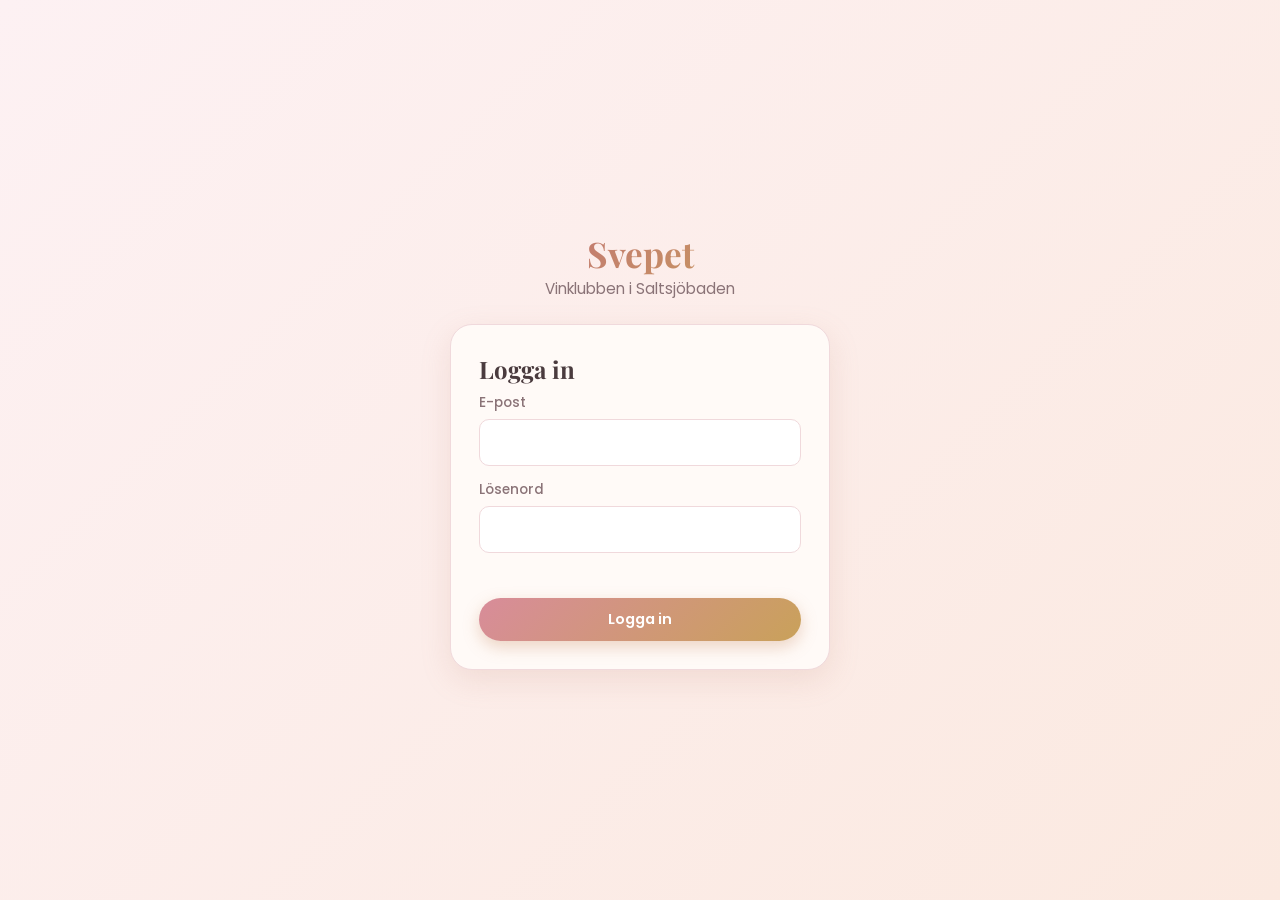
==== index.html @ 5723074a "Grund: inloggning, kvällar och viner kopplat till Supabase Co-Authored-By: Claude Sonnet 5 <noreply@" ====
<!doctype html>
<html lang="sv">
<head>
  <meta charset="UTF-8" />
  <meta name="viewport" content="width=device-width, initial-scale=1.0" />
  <title>Svepet – Logga in</title>
  <link rel="stylesheet" href="css/style.css" />
</head>
<body>
  <div class="center-page">
    <div style="width: 100%; max-width: 380px;">
      <div class="brand">
        <div class="logo">Svepet</div>
        <div class="tagline">Vinklubben i Saltsjöbaden</div>
      </div>

      <div class="card">
        <h2>Logga in</h2>
        <form id="login-form">
          <label for="email">E-post</label>
          <input type="email" id="email" required autocomplete="username" />

          <label for="password">Lösenord</label>
          <input type="password" id="password" required autocomplete="current-password" />

          <div class="error-text" id="login-error"></div>

          <div style="margin-top: 18px;">
            <button type="submit" class="btn btn-primary" style="width: 100%;">Logga in</button>
          </div>
        </form>
      </div>
    </div>
  </div>

  <script type="module" src="js/login.js"></script>
</body>
</html>
---- css/style.css ----
@import url('https://fonts.googleapis.com/css2?family=Playfair+Display:wght@600;700&family=Poppins:wght@400;500;600&display=swap');

:root {
  --color-bg-start: #fdf1f3;
  --color-bg-end: #fbe9e0;
  --color-card: #fffaf7;
  --color-primary: #d88c9a;
  --color-primary-dark: #c06b7a;
  --color-gold: #c9a15a;
  --color-gold-light: #f1e0bd;
  --color-text: #4a3b3e;
  --color-text-soft: #8a7377;
  --color-border: #f0d9dc;
  --shadow-soft: 0 10px 30px rgba(196, 140, 120, 0.18);
  --radius-lg: 22px;
  --radius-md: 14px;
  --radius-sm: 10px;
  --font-heading: 'Playfair Display', serif;
  --font-body: 'Poppins', sans-serif;
}

* {
  box-sizing: border-box;
}

body {
  margin: 0;
  min-height: 100vh;
  font-family: var(--font-body);
  color: var(--color-text);
  background: linear-gradient(135deg, var(--color-bg-start), var(--color-bg-end));
}

h1, h2, h3 {
  font-family: var(--font-heading);
  margin: 0 0 8px;
}

a {
  color: var(--color-primary-dark);
}

.page {
  max-width: 720px;
  margin: 0 auto;
  padding: 32px 20px 80px;
}

.center-page {
  min-height: 100vh;
  display: flex;
  align-items: center;
  justify-content: center;
  padding: 20px;
}

.brand {
  text-align: center;
  margin-bottom: 24px;
}

.brand .logo {
  font-family: var(--font-heading);
  font-size: 2.2rem;
  font-weight: 700;
  background: linear-gradient(135deg, var(--color-primary-dark), var(--color-gold));
  -webkit-background-clip: text;
  background-clip: text;
  color: transparent;
}

.brand .tagline {
  color: var(--color-text-soft);
  font-size: 0.95rem;
}

.card {
  background: var(--color-card);
  border: 1px solid var(--color-border);
  border-radius: var(--radius-lg);
  box-shadow: var(--shadow-soft);
  padding: 28px;
}

.card + .card {
  margin-top: 20px;
}

.topbar {
  display: flex;
  justify-content: space-between;
  align-items: center;
  margin-bottom: 24px;
}

.topbar .logo {
  font-family: var(--font-heading);
  font-size: 1.5rem;
  font-weight: 700;
  color: var(--color-primary-dark);
  text-decoration: none;
}

.btn {
  display: inline-flex;
  align-items: center;
  justify-content: center;
  gap: 6px;
  border: none;
  border-radius: 999px;
  padding: 11px 22px;
  font-family: var(--font-body);
  font-weight: 600;
  font-size: 0.9rem;
  cursor: pointer;
  transition: transform 0.15s ease, box-shadow 0.15s ease;
}

.btn-primary {
  background: linear-gradient(135deg, var(--color-primary), var(--color-gold));
  color: #fff;
  box-shadow: 0 6px 16px rgba(200, 140, 100, 0.35);
}

.btn-primary:hover {
  transform: translateY(-1px);
  box-shadow: 0 8px 20px rgba(200, 140, 100, 0.45);
}

.btn-ghost {
  background: transparent;
  color: var(--color-primary-dark);
  border: 1px solid var(--color-border);
}

.btn-ghost:hover {
  background: var(--color-gold-light);
}

label {
  display: block;
  font-size: 0.85rem;
  font-weight: 500;
  color: var(--color-text-soft);
  margin: 14px 0 6px;
}

label:first-child {
  margin-top: 0;
}

input, select, textarea {
  width: 100%;
  padding: 11px 14px;
  border: 1px solid var(--color-border);
  border-radius: var(--radius-sm);
  background: #fff;
  font-family: var(--font-body);
  font-size: 0.95rem;
  color: var(--color-text);
}

input:focus, select:focus, textarea:focus {
  outline: none;
  border-color: var(--color-primary);
  box-shadow: 0 0 0 3px rgba(216, 140, 154, 0.15);
}

textarea {
  resize: vertical;
  min-height: 70px;
}

.field-row {
  display: grid;
  grid-template-columns: 1fr 1fr;
  gap: 0 14px;
}

.error-text {
  color: #b3455a;
  font-size: 0.85rem;
  margin-top: 10px;
  min-height: 1.2em;
}

.section-title {
  display: flex;
  justify-content: space-between;
  align-items: center;
  margin: 32px 0 14px;
}

.list {
  display: flex;
  flex-direction: column;
  gap: 16px;
}

.item-card {
  background: var(--color-card);
  border: 1px solid var(--color-border);
  border-radius: var(--radius-md);
  box-shadow: var(--shadow-soft);
  padding: 18px 20px;
  text-decoration: none;
  color: inherit;
  display: block;
}

.item-card:hover {
  border-color: var(--color-primary);
}

.item-card .meta {
  color: var(--color-text-soft);
  font-size: 0.85rem;
  margin-top: 4px;
}

.pill {
  display: inline-block;
  background: var(--color-gold-light);
  color: var(--color-text);
  border-radius: 999px;
  padding: 3px 12px;
  font-size: 0.72rem;
  font-weight: 600;
  letter-spacing: 0.02em;
}

.wine-card .wine-head {
  display: flex;
  justify-content: space-between;
  align-items: flex-start;
  gap: 12px;
}

.wine-card .wine-image {
  display: block;
  width: 100%;
  height: 220px;
  object-fit: contain;
  background: #ffffff;
  padding: 16px;
  border-radius: var(--radius-sm);
  border: 1px solid var(--color-border);
  margin: 12px 0;
}

.wine-card .wine-facts {
  display: flex;
  flex-wrap: wrap;
  gap: 6px 16px;
  margin: 10px 0;
  font-size: 0.85rem;
  color: var(--color-text-soft);
}

.wine-card .wine-desc {
  font-size: 0.9rem;
  line-height: 1.5;
}

.wine-card .wine-footer {
  margin-top: 10px;
  font-size: 0.8rem;
  color: var(--color-text-soft);
}

.empty-state {
  text-align: center;
  color: var(--color-text-soft);
  padding: 30px 10px;
}

.toggle-form-wrap {
  margin-bottom: 20px;
}
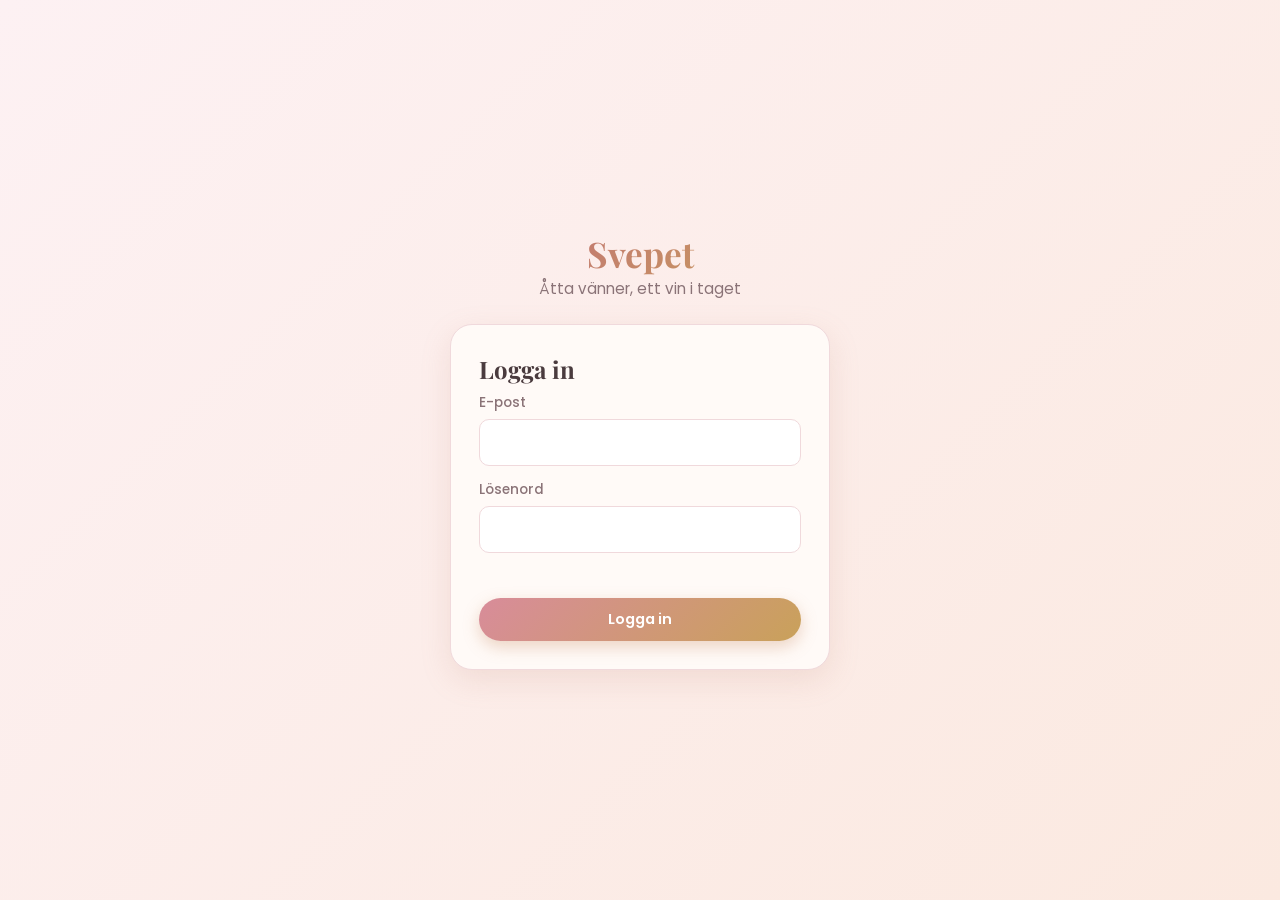
==== commit 1ecb85f8: "Justera tagline på inloggningssidan Co-Authored-By: Claude Sonnet 5 <noreply@anthropic.com>" ====
--- a/index.html
+++ b/index.html
@@ -11,7 +11,7 @@
     <div style="width: 100%; max-width: 380px;">
       <div class="brand">
         <div class="logo">Svepet</div>
-        <div class="tagline">Vinklubben i Saltsjöbaden</div>
+        <div class="tagline">Åtta vänner, ett vin i taget</div>
       </div>
 
       <div class="card">
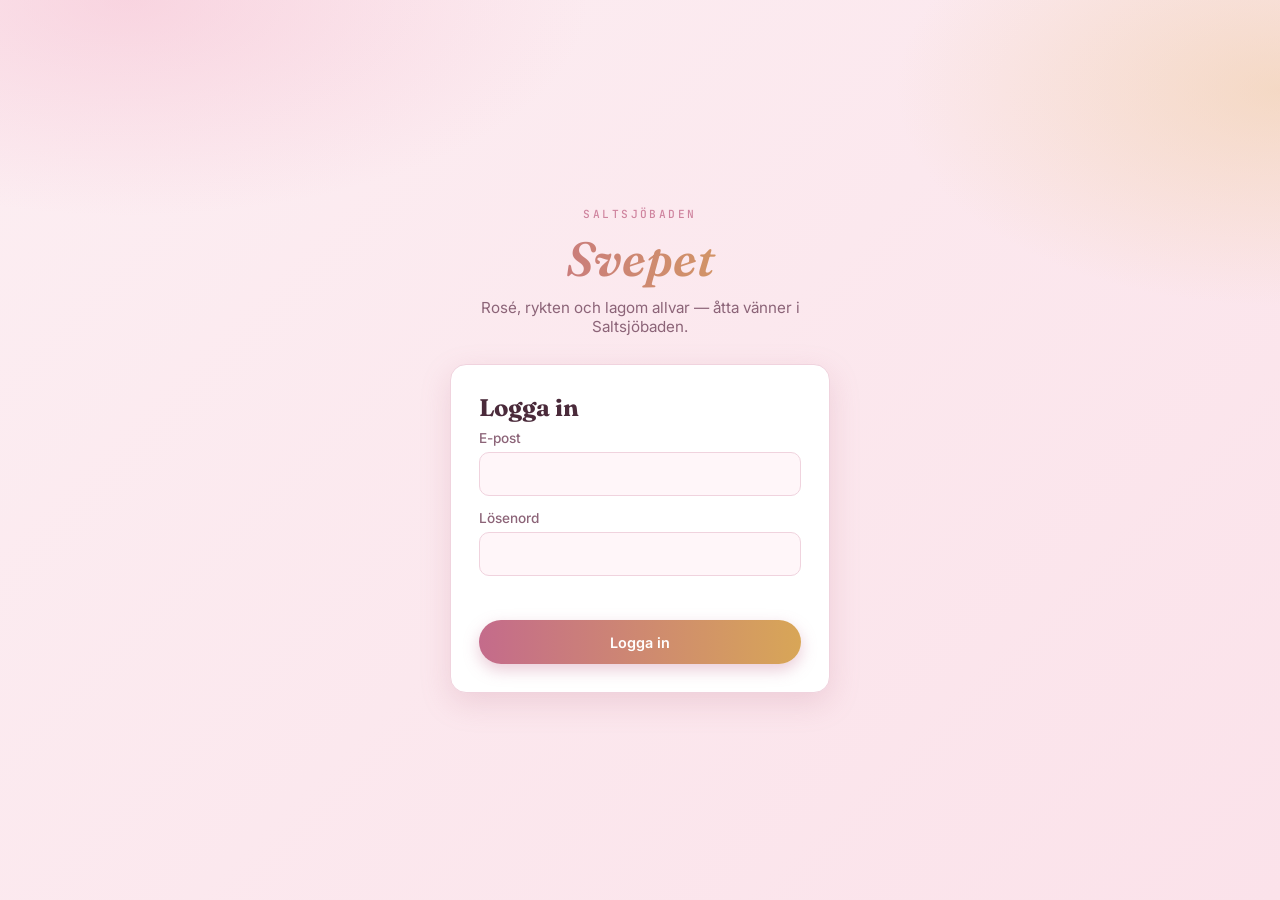
==== commit 49c056c4: "Lägg till gemensam masthead (eyebrow + klubbnamn + tagline) på alla sidor Ersätter den gamla .brand-" ====
--- a/index.html
+++ b/index.html
@@ -9,9 +9,10 @@
 <body>
   <div class="center-page">
     <div style="width: 100%; max-width: 380px;">
-      <div class="brand">
-        <div class="logo">Svepet</div>
-        <div class="tagline">Åtta vänner, ett vin i taget</div>
+      <div class="masthead">
+        <div class="eyebrow">Saltsjöbaden</div>
+        <h1 class="club-name">Svepet</h1>
+        <p class="tagline">Rosé, rykten och lagom allvar — åtta vänner i Saltsjöbaden.</p>
       </div>
 
       <div class="card">
--- a/css/style.css
+++ b/css/style.css
@@ -1,22 +1,35 @@
-@import url('https://fonts.googleapis.com/css2?family=Playfair+Display:wght@600;700&family=Poppins:wght@400;500;600&display=swap');
+@import url('https://fonts.googleapis.com/css2?family=Fraunces:ital,wght@0,600;0,700;1,600&family=Inter:wght@400;500;600;700&family=JetBrains+Mono:wght@400;500;600&display=swap');
 
 :root {
-  --color-bg-start: #fdf1f3;
-  --color-bg-end: #fbe9e0;
-  --color-card: #fffaf7;
-  --color-primary: #d88c9a;
-  --color-primary-dark: #c06b7a;
-  --color-gold: #c9a15a;
-  --color-gold-light: #f1e0bd;
-  --color-text: #4a3b3e;
-  --color-text-soft: #8a7377;
-  --color-border: #f0d9dc;
-  --shadow-soft: 0 10px 30px rgba(196, 140, 120, 0.18);
-  --radius-lg: 22px;
+  --color-bg-start: #fceef2;
+  --color-bg-end: #fbe2ea;
+  --color-card: #ffffff;
+  --color-card-soft: #fff6f9;
+  --color-primary: #f2a6c0;
+  --color-primary-dark: #c46b8b;
+  --color-gold: #d8a657;
+  --color-gold-light: #eac488;
+  --color-text: #4a2a3a;
+  --color-text-soft: #8c6478;
+  --color-border: #f0d3de;
+  --shadow-color: rgba(190, 120, 140, 0.22);
+  --shadow-soft: 0 10px 30px var(--shadow-color);
+  --radius-lg: 16px;
   --radius-md: 14px;
   --radius-sm: 10px;
-  --font-heading: 'Playfair Display', serif;
-  --font-body: 'Poppins', sans-serif;
+  --font-heading: 'Fraunces', serif;
+  --font-body: 'Inter', sans-serif;
+  --font-mono: 'JetBrains Mono', monospace;
+
+  /* Kategori-färger — matchar vinets faktiska färg, används av pillen på vinkorten */
+  --kat-guld-bg: #e8c97a;
+  --kat-vitt-ljust-bg: #e3e0a8;
+  --kat-vitt-fylligt-bg: #e3c27e;
+  --kat-rose-bg: #f0a8bc;
+  --kat-rott-ljust-bg: #d98ca0;
+  --kat-rott-fylligt-bg: #b15c74;
+  --kat-amber-bg: #d9a85c;
+  --kat-amber-morkt-bg: #a97850;
 }
 
 * {
@@ -28,7 +41,10 @@
   min-height: 100vh;
   font-family: var(--font-body);
   color: var(--color-text);
-  background: linear-gradient(135deg, var(--color-bg-start), var(--color-bg-end));
+  background:
+    radial-gradient(ellipse 60% 40% at 10% 0%, rgba(242, 166, 192, 0.35) 0%, transparent 60%),
+    radial-gradient(ellipse 50% 40% at 100% 10%, rgba(234, 196, 136, 0.4) 0%, transparent 60%),
+    linear-gradient(135deg, var(--color-bg-start), var(--color-bg-end));
 }
 
 h1, h2, h3 {
@@ -43,7 +59,7 @@
 .page {
   max-width: 720px;
   margin: 0 auto;
-  padding: 32px 20px 80px;
+  padding: 40px 20px 80px;
 }
 
 .center-page {
@@ -54,24 +70,39 @@
   padding: 20px;
 }
 
-.brand {
+.masthead {
   text-align: center;
-  margin-bottom: 24px;
-}
-
-.brand .logo {
+  margin-bottom: 28px;
+}
+
+.masthead .eyebrow {
+  font-family: var(--font-mono);
+  font-size: 0.7rem;
+  font-weight: 500;
+  letter-spacing: 0.22em;
+  text-transform: uppercase;
+  color: var(--color-primary-dark);
+  opacity: 0.8;
+  margin-bottom: 8px;
+}
+
+.masthead .club-name {
   font-family: var(--font-heading);
-  font-size: 2.2rem;
-  font-weight: 700;
-  background: linear-gradient(135deg, var(--color-primary-dark), var(--color-gold));
+  font-size: clamp(2.1rem, 7vw, 3rem);
+  font-weight: 600;
+  font-style: italic;
+  background: linear-gradient(90deg, var(--color-primary-dark), var(--color-gold));
   -webkit-background-clip: text;
   background-clip: text;
   color: transparent;
-}
-
-.brand .tagline {
+  margin: 0;
+}
+
+.masthead .tagline {
   color: var(--color-text-soft);
   font-size: 0.95rem;
+  max-width: 420px;
+  margin: 10px auto 0;
 }
 
 .card {
@@ -95,9 +126,13 @@
 
 .topbar .logo {
   font-family: var(--font-heading);
-  font-size: 1.5rem;
-  font-weight: 700;
-  color: var(--color-primary-dark);
+  font-size: 1.6rem;
+  font-weight: 600;
+  font-style: italic;
+  background: linear-gradient(90deg, var(--color-primary-dark), var(--color-gold));
+  -webkit-background-clip: text;
+  background-clip: text;
+  color: transparent;
   text-decoration: none;
 }
 
@@ -106,6 +141,7 @@
   align-items: center;
   justify-content: center;
   gap: 6px;
+  min-height: 44px;
   border: none;
   border-radius: 999px;
   padding: 11px 22px;
@@ -113,13 +149,27 @@
   font-weight: 600;
   font-size: 0.9rem;
   cursor: pointer;
+  box-shadow: 0 4px 10px var(--shadow-color);
   transition: transform 0.15s ease, box-shadow 0.15s ease;
 }
 
+.topbar-actions {
+  display: flex;
+  gap: 10px;
+}
+
+.back-link {
+  display: inline-block;
+  padding: 12px 4px;
+  font-size: 0.85rem;
+  color: var(--color-text-soft);
+  text-decoration: none;
+}
+
 .btn-primary {
-  background: linear-gradient(135deg, var(--color-primary), var(--color-gold));
+  background: linear-gradient(90deg, var(--color-primary-dark), var(--color-gold));
   color: #fff;
-  box-shadow: 0 6px 16px rgba(200, 140, 100, 0.35);
+  box-shadow: 0 6px 16px rgba(196, 107, 139, 0.35);
 }
 
 .btn-primary:hover {
@@ -151,10 +201,11 @@
 
 input, select, textarea {
   width: 100%;
+  min-height: 44px;
   padding: 11px 14px;
   border: 1px solid var(--color-border);
   border-radius: var(--radius-sm);
-  background: #fff;
+  background: var(--color-card-soft);
   font-family: var(--font-body);
   font-size: 0.95rem;
   color: var(--color-text);
@@ -162,8 +213,8 @@
 
 input:focus, select:focus, textarea:focus {
   outline: none;
-  border-color: var(--color-primary);
-  box-shadow: 0 0 0 3px rgba(216, 140, 154, 0.15);
+  border-color: var(--color-primary-dark);
+  box-shadow: 0 0 0 3px rgba(196, 107, 139, 0.15);
 }
 
 textarea {
@@ -188,13 +239,13 @@
   display: flex;
   justify-content: space-between;
   align-items: center;
-  margin: 32px 0 14px;
+  margin: 40px 0 16px;
 }
 
 .list {
   display: flex;
   flex-direction: column;
-  gap: 16px;
+  gap: 18px;
 }
 
 .item-card {
@@ -209,12 +260,19 @@
 }
 
 .item-card:hover {
-  border-color: var(--color-primary);
+  border-color: var(--color-primary-dark);
 }
 
 .item-card .meta {
   color: var(--color-text-soft);
   font-size: 0.85rem;
+  margin-top: 4px;
+}
+
+#kvall-datum {
+  font-family: var(--font-mono);
+  font-size: 0.8rem;
+  color: var(--color-primary-dark);
   margin-top: 4px;
 }
 
@@ -227,6 +285,50 @@
   font-size: 0.72rem;
   font-weight: 600;
   letter-spacing: 0.02em;
+  box-shadow: 0 3px 8px var(--shadow-color);
+}
+
+.pill-onimage {
+  position: absolute;
+  top: 12px;
+  left: 12px;
+  display: inline-flex;
+  align-items: center;
+  gap: 6px;
+  background: #ffffff;
+  color: var(--color-text);
+  box-shadow: 0 3px 8px rgba(0, 0, 0, 0.14);
+}
+
+.pill-dot {
+  width: 8px;
+  height: 8px;
+  border-radius: 50%;
+  flex-shrink: 0;
+}
+
+.pill-guld { background: var(--kat-guld-bg); color: var(--color-text); }
+.pill-vitt-ljust { background: var(--kat-vitt-ljust-bg); color: var(--color-text); }
+.pill-vitt-fylligt { background: var(--kat-vitt-fylligt-bg); color: var(--color-text); }
+.pill-rose { background: var(--kat-rose-bg); color: var(--color-text); }
+.pill-rott-ljust { background: var(--kat-rott-ljust-bg); color: var(--color-text); }
+.pill-rott-fylligt { background: var(--kat-rott-fylligt-bg); color: #fff; }
+.pill-amber { background: var(--kat-amber-bg); color: var(--color-text); }
+.pill-amber-morkt { background: var(--kat-amber-morkt-bg); color: #fff; }
+
+.wine-card {
+  padding: 0;
+  overflow: hidden;
+}
+
+.wine-body {
+  padding: 20px;
+}
+
+.wine-media {
+  position: relative;
+  background: var(--color-card-soft);
+  padding: 20px;
 }
 
 .wine-card .wine-head {
@@ -236,16 +338,27 @@
   gap: 12px;
 }
 
+.wine-head-right {
+  display: flex;
+  flex-direction: column;
+  align-items: flex-end;
+  gap: 6px;
+  flex-shrink: 0;
+}
+
+.rating-summary {
+  font-family: var(--font-mono);
+  font-size: 0.78rem;
+  font-weight: 600;
+  color: var(--color-primary-dark);
+  white-space: nowrap;
+}
+
 .wine-card .wine-image {
   display: block;
   width: 100%;
-  height: 220px;
+  height: 200px;
   object-fit: contain;
-  background: #ffffff;
-  padding: 16px;
-  border-radius: var(--radius-sm);
-  border: 1px solid var(--color-border);
-  margin: 12px 0;
 }
 
 .wine-card .wine-facts {
@@ -253,7 +366,8 @@
   flex-wrap: wrap;
   gap: 6px 16px;
   margin: 10px 0;
-  font-size: 0.85rem;
+  font-family: var(--font-mono);
+  font-size: 0.78rem;
   color: var(--color-text-soft);
 }
 
@@ -268,6 +382,138 @@
   color: var(--color-text-soft);
 }
 
+.tasting-step {
+  display: flex;
+  align-items: flex-start;
+  gap: 12px;
+  margin: 30px 0 14px;
+}
+
+.tasting-step:first-of-type {
+  margin-top: 0;
+}
+
+.tasting-step .step-number {
+  flex-shrink: 0;
+  width: 32px;
+  height: 32px;
+  border-radius: 50%;
+  background: linear-gradient(135deg, var(--color-primary-dark), var(--color-gold));
+  color: #fff;
+  display: flex;
+  align-items: center;
+  justify-content: center;
+  font-family: var(--font-mono);
+  font-weight: 600;
+  font-size: 0.85rem;
+}
+
+.tasting-step .step-text h3 {
+  font-size: 1.05rem;
+}
+
+.tasting-step .step-text p {
+  margin: 4px 0 0;
+  font-size: 0.85rem;
+  color: var(--color-text-soft);
+}
+
+.betyg-sektion {
+  margin-top: 18px;
+  padding-top: 16px;
+  border-top: 1px solid var(--color-border);
+}
+
+.betyg-sektion h4 {
+  font-family: var(--font-body);
+  font-size: 0.78rem;
+  font-weight: 600;
+  text-transform: uppercase;
+  letter-spacing: 0.04em;
+  color: var(--color-text-soft);
+  margin: 0 0 8px;
+}
+
+.betyg-sektion h4:not(:first-child) {
+  margin-top: 16px;
+}
+
+.betyg-slider-row {
+  display: flex;
+  align-items: center;
+  gap: 14px;
+}
+
+.betyg-slider-row input[type='range'] {
+  flex: 1;
+  accent-color: var(--color-primary-dark);
+  padding: 0;
+}
+
+.betyg-slider-value {
+  font-family: var(--font-mono);
+  font-weight: 600;
+  font-size: 0.9rem;
+  min-width: 56px;
+  text-align: right;
+  color: var(--color-primary-dark);
+}
+
+.betyg-form textarea {
+  margin-top: 12px;
+}
+
+.betyg-form button {
+  margin-top: 12px;
+}
+
+.chart-card h3 {
+  margin-bottom: 14px;
+  font-size: 1.05rem;
+}
+
+.bar-chart {
+  display: flex;
+  flex-direction: column;
+  gap: 12px;
+}
+
+.bar-row {
+  display: grid;
+  grid-template-columns: 130px 1fr 40px;
+  align-items: center;
+  gap: 10px;
+}
+
+.bar-label {
+  font-size: 0.85rem;
+  color: var(--color-text);
+  overflow: hidden;
+  text-overflow: ellipsis;
+  white-space: nowrap;
+}
+
+.bar-track {
+  height: 14px;
+  background: var(--color-border);
+  border-radius: 4px;
+  overflow: hidden;
+}
+
+.bar-fill {
+  height: 100%;
+  background: linear-gradient(90deg, var(--color-primary-dark), var(--color-gold));
+  border-radius: 0 4px 4px 0;
+}
+
+.bar-value {
+  font-family: var(--font-mono);
+  font-size: 0.8rem;
+  font-weight: 600;
+  color: var(--color-primary-dark);
+  text-align: right;
+}
+
 .empty-state {
   text-align: center;
   color: var(--color-text-soft);
@@ -277,3 +523,37 @@
 .toggle-form-wrap {
   margin-bottom: 20px;
 }
+
+@media (max-width: 600px) {
+  .page {
+    padding: 20px 16px 60px;
+  }
+
+  .card {
+    padding: 20px;
+  }
+
+  .field-row {
+    grid-template-columns: 1fr;
+    gap: 14px 0;
+  }
+
+  .topbar {
+    flex-wrap: wrap;
+    row-gap: 10px;
+  }
+
+  .topbar-actions {
+    width: 100%;
+    justify-content: flex-end;
+  }
+
+  .bar-row {
+    grid-template-columns: 1fr 40px;
+  }
+
+  .bar-row .bar-label {
+    grid-column: 1 / -1;
+    white-space: normal;
+  }
+}
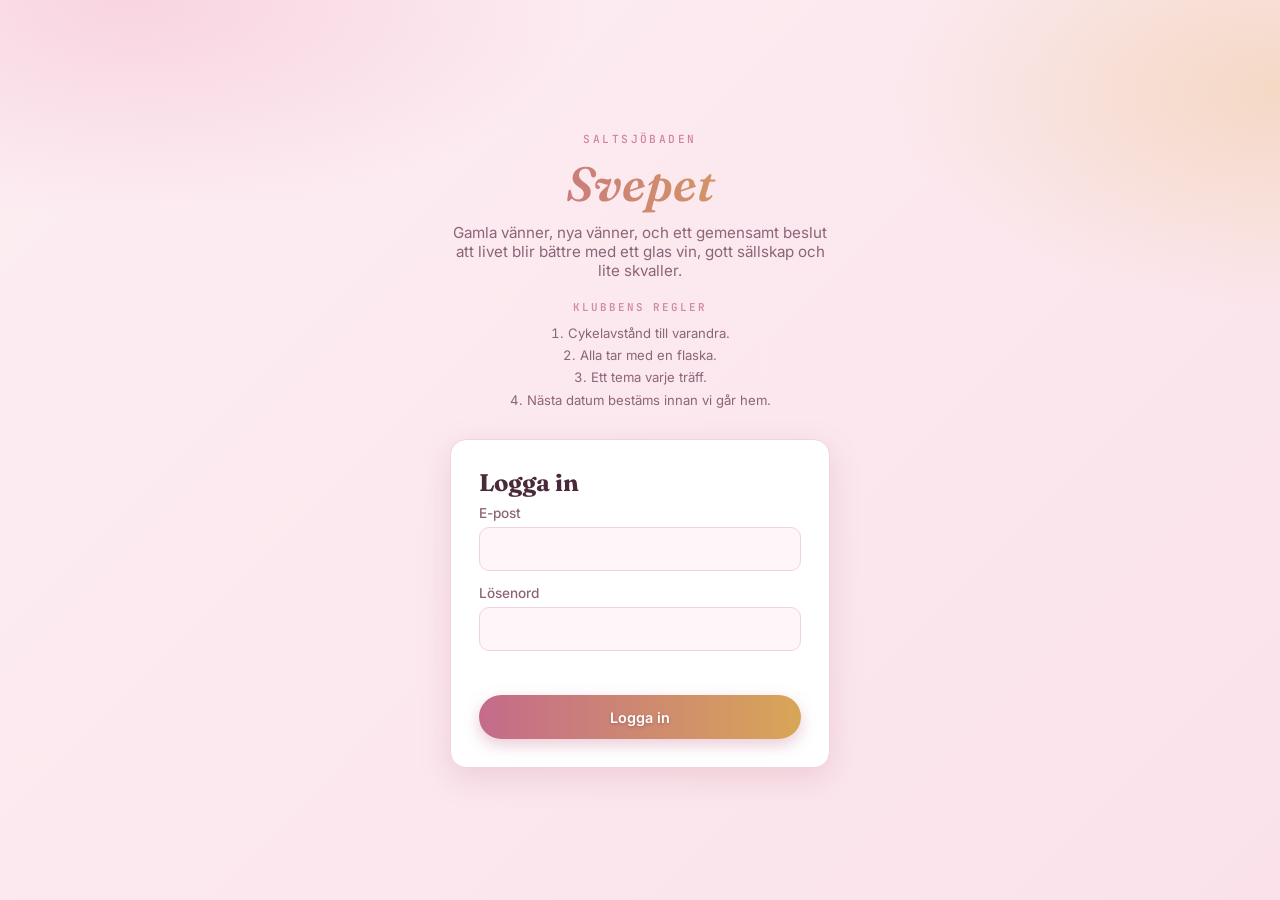
==== commit 09aad64b: "Ny tagline + kompakt regellista i mastheaden, bara på login-sidan Co-Authored-By: Claude Sonnet 5 <n" ====
--- a/index.html
+++ b/index.html
@@ -12,7 +12,17 @@
       <div class="masthead">
         <div class="eyebrow">Saltsjöbaden</div>
         <h1 class="club-name">Svepet</h1>
-        <p class="tagline">Rosé, rykten och lagom allvar — åtta vänner i Saltsjöbaden.</p>
+        <p class="tagline">Gamla vänner, nya vänner, och ett gemensamt beslut att livet blir bättre med ett glas vin, gott sällskap och lite skvaller.</p>
+
+        <div class="masthead-rules">
+          <div class="masthead-rules-title">Klubbens regler</div>
+          <ol>
+            <li>Cykelavstånd till varandra.</li>
+            <li>Alla tar med en flaska.</li>
+            <li>Ett tema varje träff.</li>
+            <li>Nästa datum bestäms innan vi går hem.</li>
+          </ol>
+        </div>
       </div>
 
       <div class="card">
--- a/css/style.css
+++ b/css/style.css
@@ -9,6 +9,8 @@
   --color-primary-dark: #c46b8b;
   --color-gold: #d8a657;
   --color-gold-light: #eac488;
+  --color-primary-pale: #f6cfdd;
+  --color-gold-pale: #f0dba8;
   --color-text: #4a2a3a;
   --color-text-soft: #8c6478;
   --color-border: #f0d3de;
@@ -105,6 +107,35 @@
   margin: 10px auto 0;
 }
 
+.masthead-rules {
+  margin-top: 20px;
+}
+
+.masthead-rules-title {
+  font-family: var(--font-mono);
+  font-size: 0.68rem;
+  font-weight: 600;
+  letter-spacing: 0.18em;
+  text-transform: uppercase;
+  color: var(--color-primary-dark);
+  opacity: 0.75;
+  margin-bottom: 8px;
+}
+
+.masthead-rules ol {
+  list-style-position: inside;
+  max-width: 300px;
+  margin: 0 auto;
+  padding: 0;
+  color: var(--color-text-soft);
+  font-size: 0.82rem;
+  line-height: 1.7;
+}
+
+.masthead-rules ol li {
+  text-align: center;
+}
+
 .card {
   background: var(--color-card);
   border: 1px solid var(--color-border);
@@ -119,21 +150,9 @@
 
 .topbar {
   display: flex;
-  justify-content: space-between;
+  justify-content: flex-end;
   align-items: center;
   margin-bottom: 24px;
-}
-
-.topbar .logo {
-  font-family: var(--font-heading);
-  font-size: 1.6rem;
-  font-weight: 600;
-  font-style: italic;
-  background: linear-gradient(90deg, var(--color-primary-dark), var(--color-gold));
-  -webkit-background-clip: text;
-  background-clip: text;
-  color: transparent;
-  text-decoration: none;
 }
 
 .btn {
@@ -169,6 +188,7 @@
 .btn-primary {
   background: linear-gradient(90deg, var(--color-primary-dark), var(--color-gold));
   color: #fff;
+  text-shadow: 0 1px 3px rgba(74, 42, 58, 0.35);
   box-shadow: 0 6px 16px rgba(196, 107, 139, 0.35);
 }
 
@@ -178,13 +198,13 @@
 }
 
 .btn-ghost {
-  background: transparent;
-  color: var(--color-primary-dark);
-  border: 1px solid var(--color-border);
+  background: linear-gradient(90deg, var(--color-primary-pale), var(--color-gold-pale));
+  color: var(--color-text);
+  border: none;
 }
 
 .btn-ghost:hover {
-  background: var(--color-gold-light);
+  background: linear-gradient(90deg, var(--color-primary), var(--color-gold-light));
 }
 
 label {
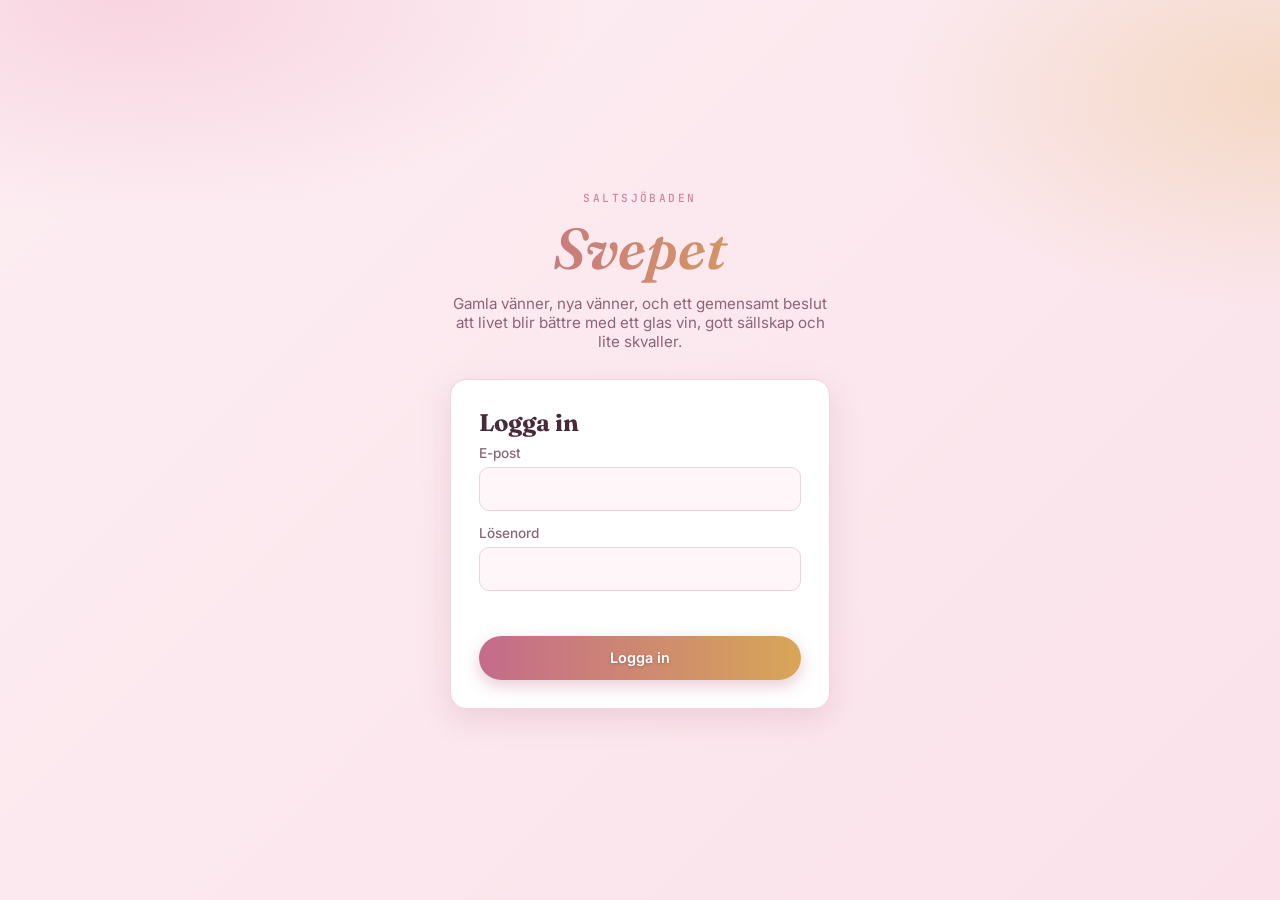
==== commit 6171ea52: "Flytta klubbens regler från login-sidan till kvällslistan Co-Authored-By: Claude Sonnet 5 <noreply@a" ====
--- a/index.html
+++ b/index.html
@@ -13,16 +13,6 @@
         <div class="eyebrow">Saltsjöbaden</div>
         <h1 class="club-name">Svepet</h1>
         <p class="tagline">Gamla vänner, nya vänner, och ett gemensamt beslut att livet blir bättre med ett glas vin, gott sällskap och lite skvaller.</p>
-
-        <div class="masthead-rules">
-          <div class="masthead-rules-title">Klubbens regler</div>
-          <ol>
-            <li>Cykelavstånd till varandra.</li>
-            <li>Alla tar med en flaska.</li>
-            <li>Ett tema varje träff.</li>
-            <li>Nästa datum bestäms innan vi går hem.</li>
-          </ol>
-        </div>
       </div>
 
       <div class="card">
--- a/css/style.css
+++ b/css/style.css
@@ -90,7 +90,7 @@
 
 .masthead .club-name {
   font-family: var(--font-heading);
-  font-size: clamp(2.1rem, 7vw, 3rem);
+  font-size: clamp(2.4rem, 8vw, 3.6rem);
   font-weight: 600;
   font-style: italic;
   background: linear-gradient(90deg, var(--color-primary-dark), var(--color-gold));
@@ -168,6 +168,7 @@
   font-weight: 600;
   font-size: 0.9rem;
   cursor: pointer;
+  text-decoration: none;
   box-shadow: 0 4px 10px var(--shadow-color);
   transition: transform 0.15s ease, box-shadow 0.15s ease;
 }
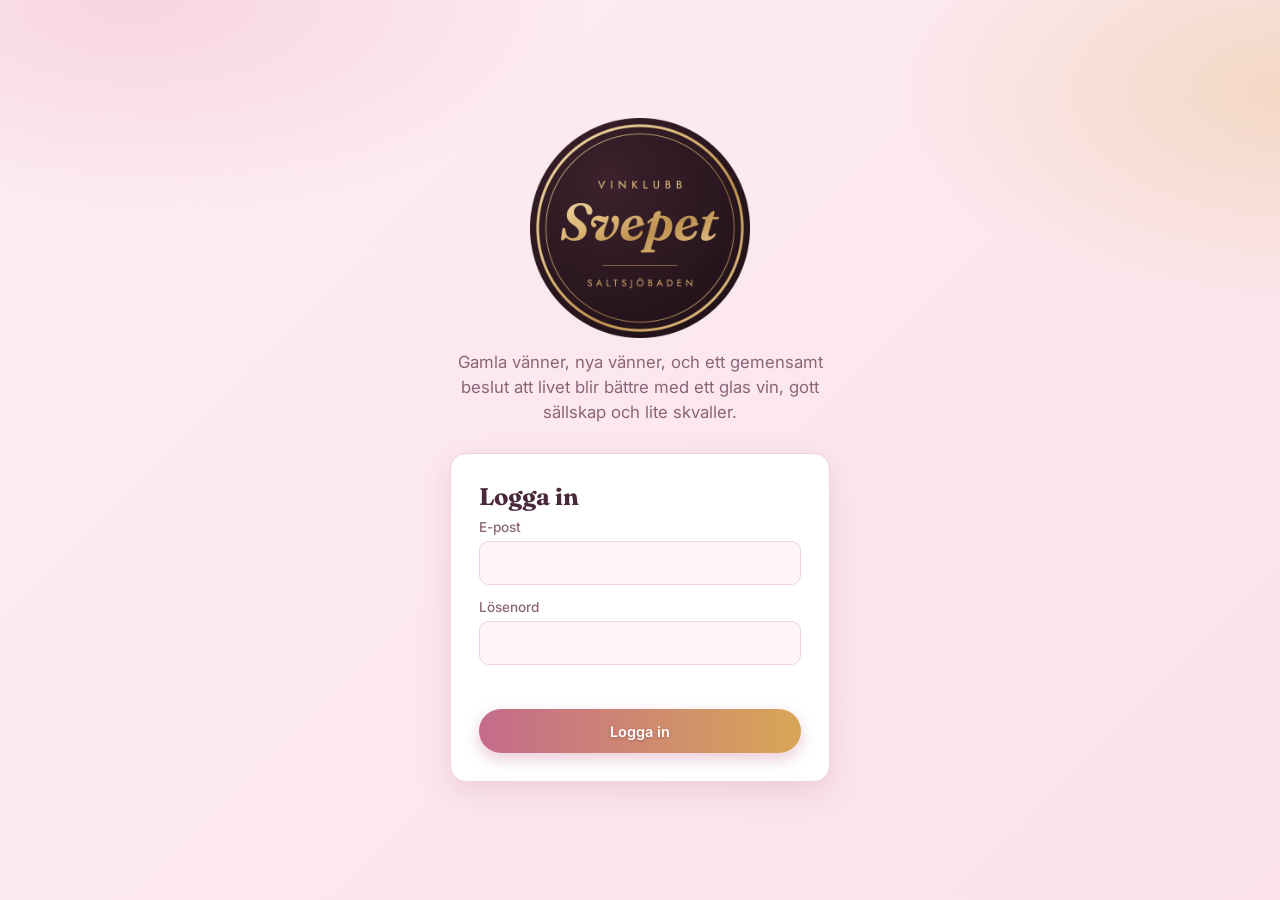
==== commit 28590275: "Ersätt textloggan med riktig bild + favicon, ta bort dubblerad Saltsjöbaden-text Bilderna images/sve" ====
--- a/index.html
+++ b/index.html
@@ -4,14 +4,14 @@
   <meta charset="UTF-8" />
   <meta name="viewport" content="width=device-width, initial-scale=1.0" />
   <title>Svepet – Logga in</title>
+  <link rel="icon" type="image/png" href="images/favicon-32.png" />
   <link rel="stylesheet" href="css/style.css" />
 </head>
 <body>
   <div class="center-page">
     <div style="width: 100%; max-width: 380px;">
       <div class="masthead">
-        <div class="eyebrow">Saltsjöbaden</div>
-        <h1 class="club-name">Svepet</h1>
+        <img class="club-logo" src="images/svepet-1024.png" alt="Svepet" />
         <p class="tagline">Gamla vänner, nya vänner, och ett gemensamt beslut att livet blir bättre med ett glas vin, gott sällskap och lite skvaller.</p>
       </div>
 
--- a/css/style.css
+++ b/css/style.css
@@ -9,6 +9,7 @@
   --color-primary-dark: #c46b8b;
   --color-gold: #d8a657;
   --color-gold-light: #eac488;
+  --color-gold-rich: #b8722a;
   --color-primary-pale: #f6cfdd;
   --color-gold-pale: #f0dba8;
   --color-text: #4a2a3a;
@@ -77,34 +78,20 @@
   margin-bottom: 28px;
 }
 
-.masthead .eyebrow {
-  font-family: var(--font-mono);
-  font-size: 0.7rem;
-  font-weight: 500;
-  letter-spacing: 0.22em;
-  text-transform: uppercase;
-  color: var(--color-primary-dark);
-  opacity: 0.8;
-  margin-bottom: 8px;
-}
-
-.masthead .club-name {
-  font-family: var(--font-heading);
-  font-size: clamp(2.4rem, 8vw, 3.6rem);
-  font-weight: 600;
-  font-style: italic;
-  background: linear-gradient(90deg, var(--color-primary-dark), var(--color-gold));
-  -webkit-background-clip: text;
-  background-clip: text;
-  color: transparent;
-  margin: 0;
+.club-logo {
+  display: block;
+  width: 100%;
+  max-width: 220px;
+  height: auto;
+  margin: 0 auto;
 }
 
 .masthead .tagline {
   color: var(--color-text-soft);
-  font-size: 0.95rem;
-  max-width: 420px;
-  margin: 10px auto 0;
+  font-size: 1.05rem;
+  line-height: 1.5;
+  max-width: 480px;
+  margin: 12px auto 0;
 }
 
 .masthead-rules {
@@ -122,18 +109,15 @@
   margin-bottom: 8px;
 }
 
-.masthead-rules ol {
-  list-style-position: inside;
+.masthead-rules ul {
+  list-style-position: outside;
+  text-align: left;
   max-width: 300px;
   margin: 0 auto;
-  padding: 0;
+  padding-left: 20px;
   color: var(--color-text-soft);
   font-size: 0.82rem;
   line-height: 1.7;
-}
-
-.masthead-rules ol li {
-  text-align: center;
 }
 
 .card {
@@ -178,6 +162,12 @@
   gap: 10px;
 }
 
+.action-row {
+  display: flex;
+  gap: 10px;
+  flex-wrap: wrap;
+}
+
 .back-link {
   display: inline-block;
   padding: 12px 4px;
@@ -206,6 +196,21 @@
 
 .btn-ghost:hover {
   background: linear-gradient(90deg, var(--color-primary), var(--color-gold-light));
+}
+
+.btn-danger {
+  background: transparent;
+  color: #a3455a;
+  border: 1px solid #e3b3bf;
+  box-shadow: none;
+}
+
+.btn-danger:hover {
+  background: #fdeef1;
+}
+
+#kvall-actions:not(:empty) {
+  margin-top: 14px;
 }
 
 label {
@@ -550,6 +555,10 @@
     padding: 20px 16px 60px;
   }
 
+  .club-logo {
+    max-width: 150px;
+  }
+
   .card {
     padding: 20px;
   }
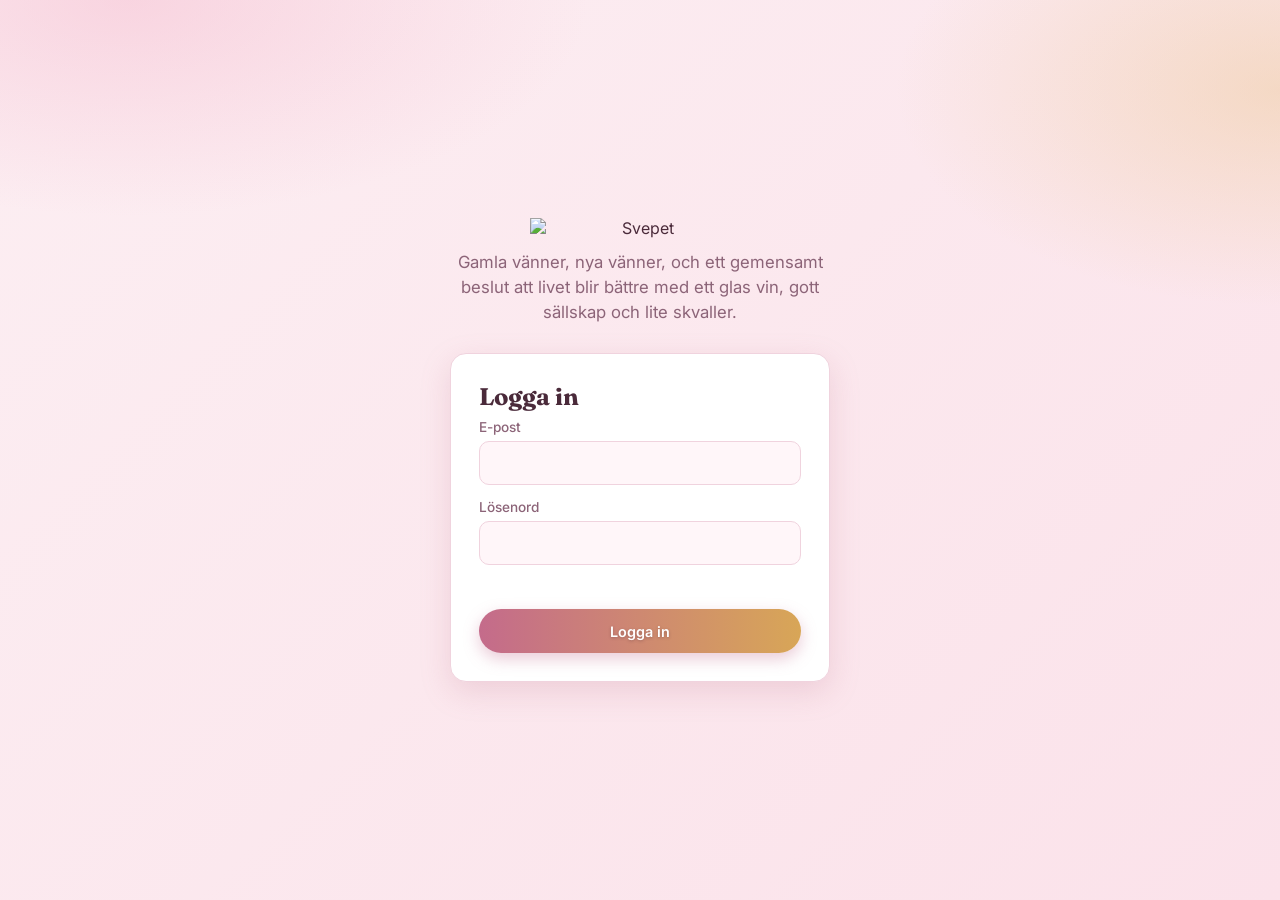
==== commit 4a5d5f68: "Byt loggabild till svepet-utan-platta-1024.png på alla sidor Co-Authored-By: Claude Sonnet 5 <norepl" ====
--- a/index.html
+++ b/index.html
@@ -11,7 +11,7 @@
   <div class="center-page">
     <div style="width: 100%; max-width: 380px;">
       <div class="masthead">
-        <img class="club-logo" src="images/svepet-1024.png" alt="Svepet" />
+        <img class="club-logo" src="images/svepet-utan-platta-1024.png" alt="Svepet" />
         <p class="tagline">Gamla vänner, nya vänner, och ett gemensamt beslut att livet blir bättre med ett glas vin, gott sällskap och lite skvaller.</p>
       </div>
 
--- a/css/style.css
+++ b/css/style.css
@@ -213,6 +213,10 @@
   margin-top: 14px;
 }
 
+/* Formulärregel: label sitter alltid direkt ovanför sitt fält, flush
+   vänsterkant, med samma marginal överallt (14px ovan, 6px under).
+   Skriv aldrig en egen margin/indrag på ett enskilt label — ändra
+   här om avståndet någonsin behöver bli annorlunda. */
 label {
   display: block;
   font-size: 0.85rem;
@@ -248,9 +252,21 @@
   min-height: 70px;
 }
 
+/* Grupperingsregel för formulärfält: korta fält (nummer, kort text,
+   datum) ska alltid radas ihop med .field-row (2 kolumner) eller
+   .field-row-3 (3 kolumner) — aldrig stå ensamma i full bredd.
+   Långa fält (fritext som Beskrivning, länkar som Bildlänk/
+   Systembolagslänk, eller ett fälts huvudidentitet som Namn/Tema)
+   står alltid ensamma, utanför field-row. */
 .field-row {
   display: grid;
   grid-template-columns: 1fr 1fr;
+  gap: 0 14px;
+}
+
+.field-row-3 {
+  display: grid;
+  grid-template-columns: 1fr 1fr 1fr;
   gap: 0 14px;
 }
 
@@ -563,7 +579,8 @@
     padding: 20px;
   }
 
-  .field-row {
+  .field-row,
+  .field-row-3 {
     grid-template-columns: 1fr;
     gap: 14px 0;
   }
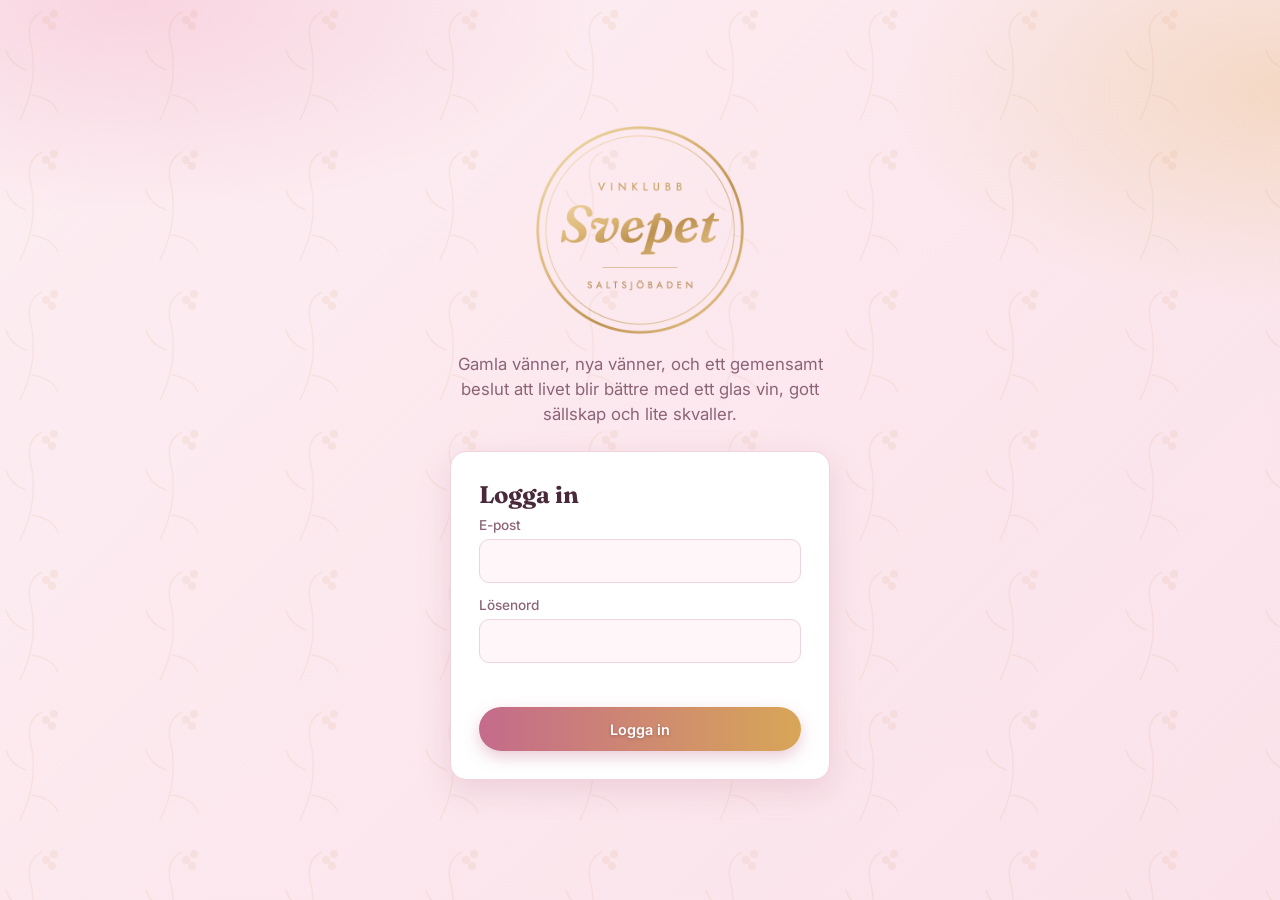
==== commit 4eba510a: "Gör sidan sparbar som app-genväg på hemskärmen - Genererade tre ikonfiler (180/192/512px) från badge" ====
--- a/index.html
+++ b/index.html
@@ -5,6 +5,9 @@
   <meta name="viewport" content="width=device-width, initial-scale=1.0" />
   <title>Svepet – Logga in</title>
   <link rel="icon" type="image/png" href="images/favicon-32.png" />
+  <link rel="apple-touch-icon" href="images/apple-touch-icon-180.png" />
+  <meta name="apple-mobile-web-app-title" content="Svepet" />
+  <link rel="manifest" href="manifest.json" />
   <link rel="stylesheet" href="css/style.css" />
 </head>
 <body>
--- a/css/style.css
+++ b/css/style.css
@@ -25,14 +25,23 @@
   --font-mono: 'JetBrains Mono', monospace;
 
   /* Kategori-färger — matchar vinets faktiska färg, används av pillen på vinkorten */
-  --kat-guld-bg: #e8c97a;
-  --kat-vitt-ljust-bg: #e3e0a8;
-  --kat-vitt-fylligt-bg: #e3c27e;
-  --kat-rose-bg: #f0a8bc;
-  --kat-rott-ljust-bg: #d98ca0;
-  --kat-rott-fylligt-bg: #b15c74;
-  --kat-amber-bg: #d9a85c;
-  --kat-amber-morkt-bg: #a97850;
+  --kat-mousserande-torrt-bg: #eddca3;
+  --kat-mousserande-halvtorrt-bg: #e6c987;
+  --kat-mousserande-smaksatt-bg: #dfb36a;
+  --kat-mousserande-rott-bg: #d99a86;
+  --kat-mousserande-sott-bg: #cf9c52;
+  --kat-vitt-friskt-fruktigt-bg: #e7e2a0;
+  --kat-vitt-latt-avrundat-bg: #e2d488;
+  --kat-vitt-druvigt-blommigt-bg: #d3d47c;
+  --kat-vitt-fylligt-smakrikt-bg: #ddb96e;
+  --kat-vitt-sott-bg: #b98a3e;
+  --kat-rose-friskt-barigt-bg: #f0b4c4;
+  --kat-rose-fruktigt-smakrikt-bg: #e896ac;
+  --kat-rott-mjukt-barigt-bg: #dd93a4;
+  --kat-rott-stramt-nyanserat-bg: #c97e8e;
+  --kat-rott-fruktigt-smakrikt-bg: #b56b7c;
+  --kat-rott-kryddigt-mustigt-bg: #93415a;
+  --kat-rott-sott-bg: #7d3a42;
 }
 
 * {
@@ -44,10 +53,13 @@
   min-height: 100vh;
   font-family: var(--font-body);
   color: var(--color-text);
-  background:
+  background-image:
+    url("data:image/svg+xml,%3Csvg xmlns='http://www.w3.org/2000/svg' width='140' height='140' viewBox='0 0 140 140'%3E%3Cg fill='none' stroke='%23b8722a' stroke-opacity='0.08' stroke-width='1.5' stroke-linecap='round'%3E%3Cpath d='M20 120 Q40 80 30 40 Q26 20 42 12'/%3E%3Ccircle cx='46' cy='20' r='4' fill='%23b8722a' fill-opacity='0.08' stroke='none'/%3E%3Ccircle cx='54' cy='14' r='4' fill='%23b8722a' fill-opacity='0.08' stroke='none'/%3E%3Ccircle cx='52' cy='26' r='4' fill='%23b8722a' fill-opacity='0.08' stroke='none'/%3E%3Cpath d='M26 70 Q10 64 6 50'/%3E%3Cpath d='M32 95 Q52 98 58 112'/%3E%3C/g%3E%3C/svg%3E"),
     radial-gradient(ellipse 60% 40% at 10% 0%, rgba(242, 166, 192, 0.35) 0%, transparent 60%),
     radial-gradient(ellipse 50% 40% at 100% 10%, rgba(234, 196, 136, 0.4) 0%, transparent 60%),
     linear-gradient(135deg, var(--color-bg-start), var(--color-bg-end));
+  background-repeat: repeat, no-repeat, no-repeat, no-repeat;
+  background-size: 140px 140px, auto, auto, auto;
 }
 
 h1, h2, h3 {
@@ -75,7 +87,7 @@
 
 .masthead {
   text-align: center;
-  margin-bottom: 28px;
+  margin-bottom: 24px;
 }
 
 .club-logo {
@@ -95,29 +107,114 @@
 }
 
 .masthead-rules {
-  margin-top: 20px;
+  width: fit-content;
+  max-width: 100%;
+  margin: 0 auto 32px;
+  text-align: center;
+  background: var(--color-card-soft);
+  border: 3px double var(--color-gold-rich);
+  border-radius: var(--radius-lg);
+  box-shadow: var(--shadow-soft);
+  padding: 28px 32px;
+}
+
+/* Hero-rad (kvallar.html): logga och tagline sida vid sida på bredare
+   skärmar, asymmetriskt istället för centrerat på samma mittlinje. */
+.hero {
+  display: flex;
+  align-items: center;
+  justify-content: center;
+  gap: 24px;
+  margin-bottom: 28px;
+}
+
+.hero .club-logo {
+  width: 170px;
+  max-width: 170px;
+  flex-shrink: 0;
+  margin: 0;
+}
+
+.hero .tagline {
+  color: #1f0f16;
+  font-size: 0.9rem;
+  line-height: 1.5;
+  font-style: italic;
+  margin: 0;
+  text-align: left;
+  max-width: 380px;
+}
+
+/* Åtgärdsknappar (kvallar.html): fria, utan bakgrundsbehållare,
+   direkt ovanför Kvällar-sektionen. */
+.intro-actions {
+  display: flex;
+  justify-content: flex-end;
+  margin-bottom: 8px;
+}
+
+.corner-actions {
+  position: fixed;
+  top: 16px;
+  right: 16px;
+  z-index: 50;
+  display: flex;
+  gap: 8px;
+}
+
+.corner-actions .btn {
+  min-height: 38px;
+  padding: 8px 16px;
+  font-size: 0.85rem;
 }
 
 .masthead-rules-title {
   font-family: var(--font-mono);
-  font-size: 0.68rem;
+  font-size: 0.88rem;
   font-weight: 600;
-  letter-spacing: 0.18em;
+  letter-spacing: 0.16em;
   text-transform: uppercase;
+  text-decoration: underline;
+  text-underline-offset: 4px;
   color: var(--color-primary-dark);
-  opacity: 0.75;
-  margin-bottom: 8px;
-}
-
-.masthead-rules ul {
-  list-style-position: outside;
+  margin-bottom: 16px;
+}
+
+.rules-list {
+  list-style: none;
+  display: grid;
+  grid-template-columns: auto auto;
+  column-gap: 14px;
+  row-gap: 12px;
+  align-items: center;
+  width: fit-content;
+  margin: 0 auto;
+  padding: 0;
+}
+
+.rules-list li {
+  display: contents;
+}
+
+.rule-number {
+  width: 30px;
+  height: 30px;
+  border-radius: 50%;
+  border: 3px double var(--color-gold-rich);
+  background: var(--color-card-soft);
+  color: var(--color-gold-rich);
+  display: flex;
+  align-items: center;
+  justify-content: center;
+  font-family: var(--font-mono);
+  font-size: 0.78rem;
+  font-weight: 600;
+}
+
+.rule-text {
+  color: var(--color-text-soft);
+  font-size: 0.92rem;
   text-align: left;
-  max-width: 300px;
-  margin: 0 auto;
-  padding-left: 20px;
-  color: var(--color-text-soft);
-  font-size: 0.82rem;
-  line-height: 1.7;
 }
 
 .card {
@@ -130,13 +227,6 @@
 
 .card + .card {
   margin-top: 20px;
-}
-
-.topbar {
-  display: flex;
-  justify-content: flex-end;
-  align-items: center;
-  margin-bottom: 24px;
 }
 
 .btn {
@@ -157,11 +247,6 @@
   transition: transform 0.15s ease, box-shadow 0.15s ease;
 }
 
-.topbar-actions {
-  display: flex;
-  gap: 10px;
-}
-
 .action-row {
   display: flex;
   gap: 10px;
@@ -252,6 +337,15 @@
   min-height: 70px;
 }
 
+.bild-forhandsvisning {
+  display: block;
+  max-width: 100%;
+  max-height: 160px;
+  object-fit: contain;
+  margin-top: 8px;
+  border-radius: var(--radius-sm);
+}
+
 /* Grupperingsregel för formulärfält: korta fält (nummer, kort text,
    datum) ska alltid radas ihop med .field-row (2 kolumner) eller
    .field-row-3 (3 kolumner) — aldrig stå ensamma i full bredd.
@@ -270,6 +364,14 @@
   gap: 0 14px;
 }
 
+/* Utan min-width:0 tvingar grid-cellens innehåll (t.ex. en lång
+   label-text som "Alkohol %") sin egen kolumn bredare än sina
+   syskon, trots att alla kolumner ska vara lika breda (1fr). */
+.field-row > div,
+.field-row-3 > div {
+  min-width: 0;
+}
+
 .error-text {
   color: #b3455a;
   font-size: 0.85rem;
@@ -281,7 +383,35 @@
   display: flex;
   justify-content: space-between;
   align-items: center;
-  margin: 40px 0 16px;
+  margin: 8px 0 16px;
+}
+
+.section-title h2 {
+  position: relative;
+  font-family: var(--font-heading);
+  font-size: 1.5rem;
+  font-weight: 700;
+  color: var(--color-text);
+  margin: 0;
+  padding-left: 14px;
+}
+
+.section-title h2::before {
+  content: '';
+  position: absolute;
+  left: 0;
+  top: 0.15em;
+  width: 5px;
+  height: 1em;
+  border-radius: 3px;
+  background: linear-gradient(180deg, var(--color-primary-dark), var(--color-gold));
+}
+
+.section-count {
+  font-family: var(--font-mono);
+  font-size: 0.78rem;
+  color: var(--color-text-soft);
+  white-space: nowrap;
 }
 
 .list {
@@ -291,24 +421,43 @@
 }
 
 .item-card {
+  position: relative;
+  overflow: hidden;
   background: var(--color-card);
   border: 1px solid var(--color-border);
   border-radius: var(--radius-md);
   box-shadow: var(--shadow-soft);
-  padding: 18px 20px;
+  padding: 18px 20px 18px 26px;
   text-decoration: none;
   color: inherit;
   display: block;
+  transition: transform 0.15s ease, box-shadow 0.15s ease;
+}
+
+.item-card::before {
+  content: '';
+  position: absolute;
+  top: 0;
+  left: 0;
+  width: 6px;
+  height: 100%;
+  background: linear-gradient(180deg, var(--color-primary-dark), var(--color-gold));
 }
 
 .item-card:hover {
-  border-color: var(--color-primary-dark);
+  transform: translateY(-2px);
+  box-shadow: 0 14px 32px var(--shadow-color);
 }
 
 .item-card .meta {
   color: var(--color-text-soft);
   font-size: 0.85rem;
   margin-top: 4px;
+  white-space: pre-line;
+}
+
+#kvall-beskrivning {
+  white-space: pre-line;
 }
 
 #kvall-datum {
@@ -349,14 +498,23 @@
   flex-shrink: 0;
 }
 
-.pill-guld { background: var(--kat-guld-bg); color: var(--color-text); }
-.pill-vitt-ljust { background: var(--kat-vitt-ljust-bg); color: var(--color-text); }
-.pill-vitt-fylligt { background: var(--kat-vitt-fylligt-bg); color: var(--color-text); }
-.pill-rose { background: var(--kat-rose-bg); color: var(--color-text); }
-.pill-rott-ljust { background: var(--kat-rott-ljust-bg); color: var(--color-text); }
-.pill-rott-fylligt { background: var(--kat-rott-fylligt-bg); color: #fff; }
-.pill-amber { background: var(--kat-amber-bg); color: var(--color-text); }
-.pill-amber-morkt { background: var(--kat-amber-morkt-bg); color: #fff; }
+.pill-mousserande-torrt { background: var(--kat-mousserande-torrt-bg); color: var(--color-text); }
+.pill-mousserande-halvtorrt { background: var(--kat-mousserande-halvtorrt-bg); color: var(--color-text); }
+.pill-mousserande-smaksatt { background: var(--kat-mousserande-smaksatt-bg); color: var(--color-text); }
+.pill-mousserande-rott { background: var(--kat-mousserande-rott-bg); color: var(--color-text); }
+.pill-mousserande-sott { background: var(--kat-mousserande-sott-bg); color: var(--color-text); }
+.pill-vitt-friskt-fruktigt { background: var(--kat-vitt-friskt-fruktigt-bg); color: var(--color-text); }
+.pill-vitt-latt-avrundat { background: var(--kat-vitt-latt-avrundat-bg); color: var(--color-text); }
+.pill-vitt-druvigt-blommigt { background: var(--kat-vitt-druvigt-blommigt-bg); color: var(--color-text); }
+.pill-vitt-fylligt-smakrikt { background: var(--kat-vitt-fylligt-smakrikt-bg); color: var(--color-text); }
+.pill-vitt-sott { background: var(--kat-vitt-sott-bg); color: var(--color-text); }
+.pill-rose-friskt-barigt { background: var(--kat-rose-friskt-barigt-bg); color: var(--color-text); }
+.pill-rose-fruktigt-smakrikt { background: var(--kat-rose-fruktigt-smakrikt-bg); color: var(--color-text); }
+.pill-rott-mjukt-barigt { background: var(--kat-rott-mjukt-barigt-bg); color: var(--color-text); }
+.pill-rott-stramt-nyanserat { background: var(--kat-rott-stramt-nyanserat-bg); color: var(--color-text); }
+.pill-rott-fruktigt-smakrikt { background: var(--kat-rott-fruktigt-smakrikt-bg); color: var(--color-text); }
+.pill-rott-kryddigt-mustigt { background: var(--kat-rott-kryddigt-mustigt-bg); color: #fff; }
+.pill-rott-sott { background: var(--kat-rott-sott-bg); color: #fff; }
 
 .wine-card {
   padding: 0;
@@ -563,7 +721,12 @@
 }
 
 .toggle-form-wrap {
-  margin-bottom: 20px;
+  margin-bottom: 12px;
+  text-align: center;
+}
+
+.toggle-form-wrap .card {
+  text-align: left;
 }
 
 @media (max-width: 600px) {
@@ -585,16 +748,6 @@
     gap: 14px 0;
   }
 
-  .topbar {
-    flex-wrap: wrap;
-    row-gap: 10px;
-  }
-
-  .topbar-actions {
-    width: 100%;
-    justify-content: flex-end;
-  }
-
   .bar-row {
     grid-template-columns: 1fr 40px;
   }
@@ -603,4 +756,47 @@
     grid-column: 1 / -1;
     white-space: normal;
   }
-}
+
+  .hero {
+    flex-direction: column;
+    text-align: center;
+    gap: 12px;
+  }
+
+  .hero .club-logo {
+    width: 150px;
+    max-width: 150px;
+    margin: 0 auto;
+  }
+
+  .hero .tagline {
+    text-align: center;
+    max-width: 100%;
+  }
+
+  .masthead-rules {
+    width: 100%;
+    padding: 24px 20px;
+  }
+
+  .rules-list {
+    width: 100%;
+    grid-template-columns: auto 1fr;
+  }
+
+  /* På mobil ska knapparna inte flyta fast ovanpå innehållet (det
+     täckte loggan och följde med vid scroll) — de ligger istället i
+     det vanliga dokumentflödet, ovanför resten av sidan. */
+  .corner-actions {
+    position: static;
+    justify-content: flex-end;
+    gap: 6px;
+    margin-bottom: 16px;
+  }
+
+  .corner-actions .btn {
+    padding: 7px 12px;
+    font-size: 0.78rem;
+    min-height: 34px;
+  }
+}
